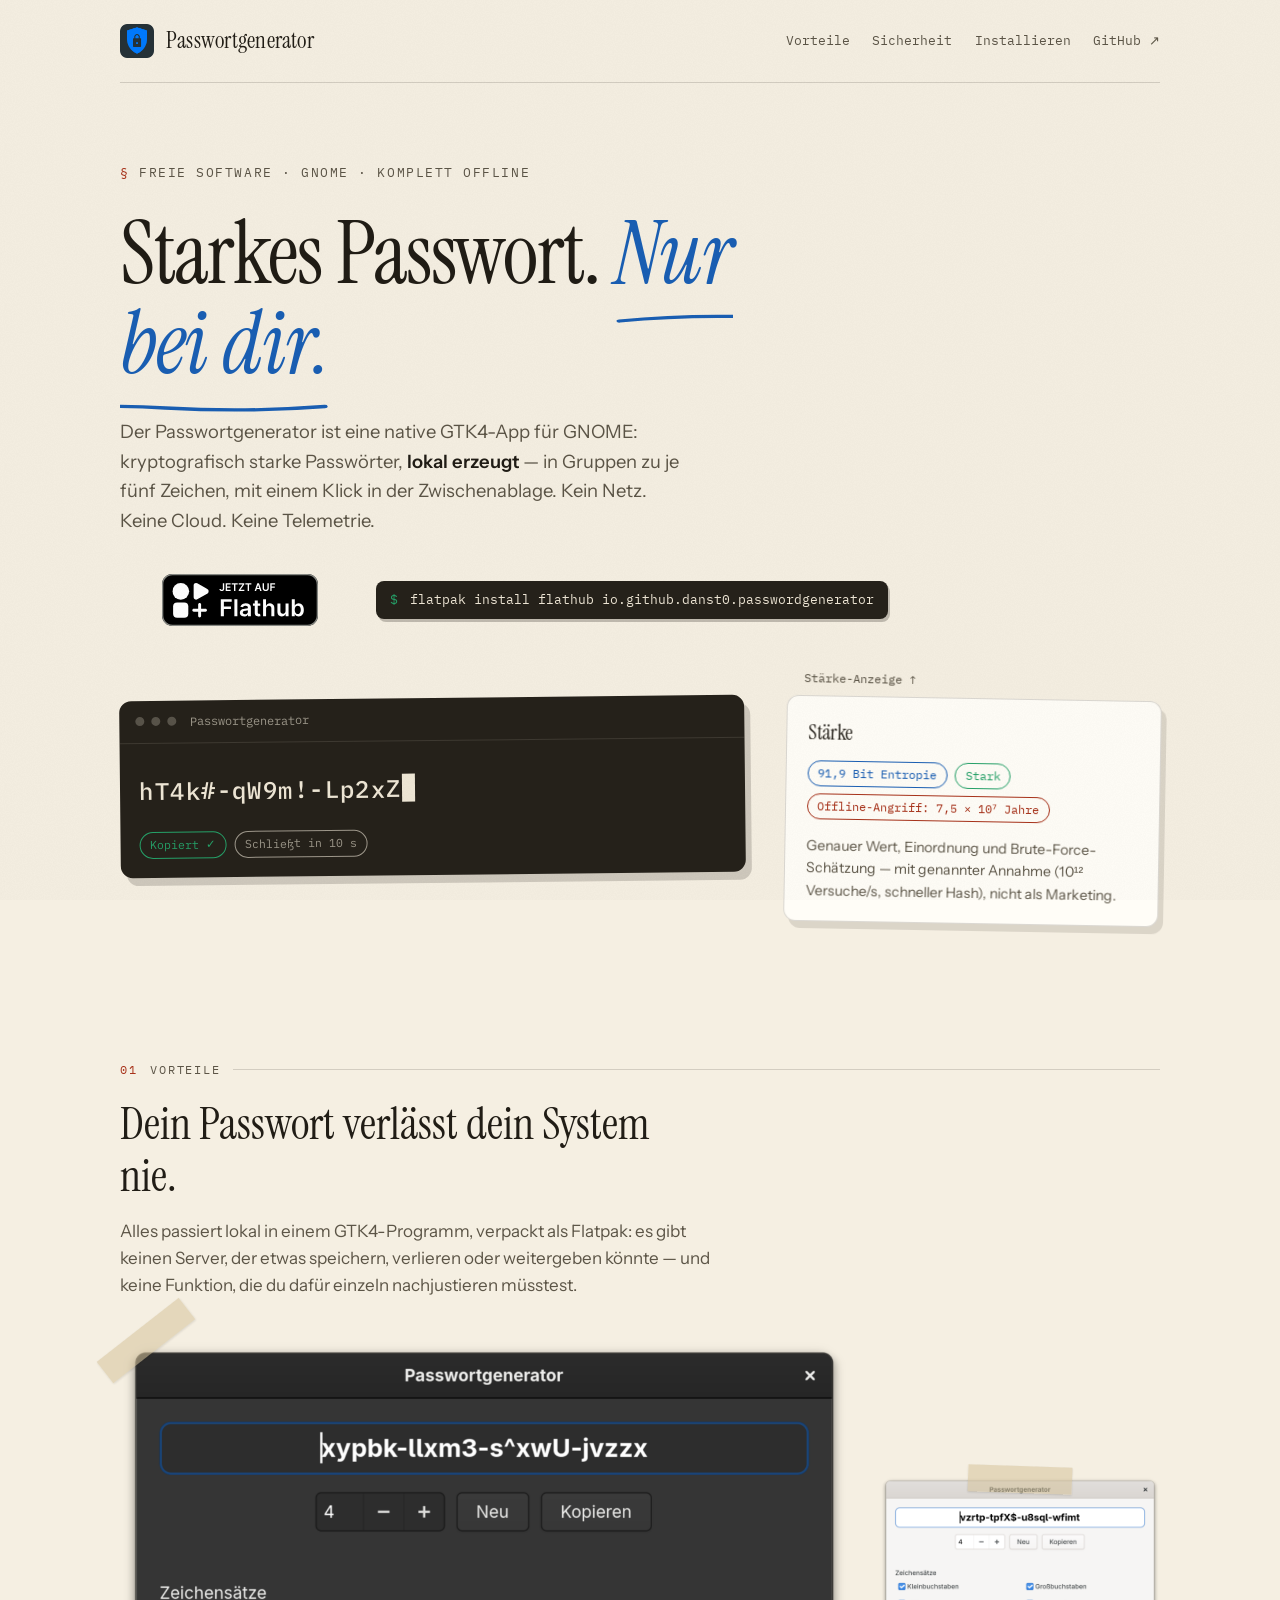
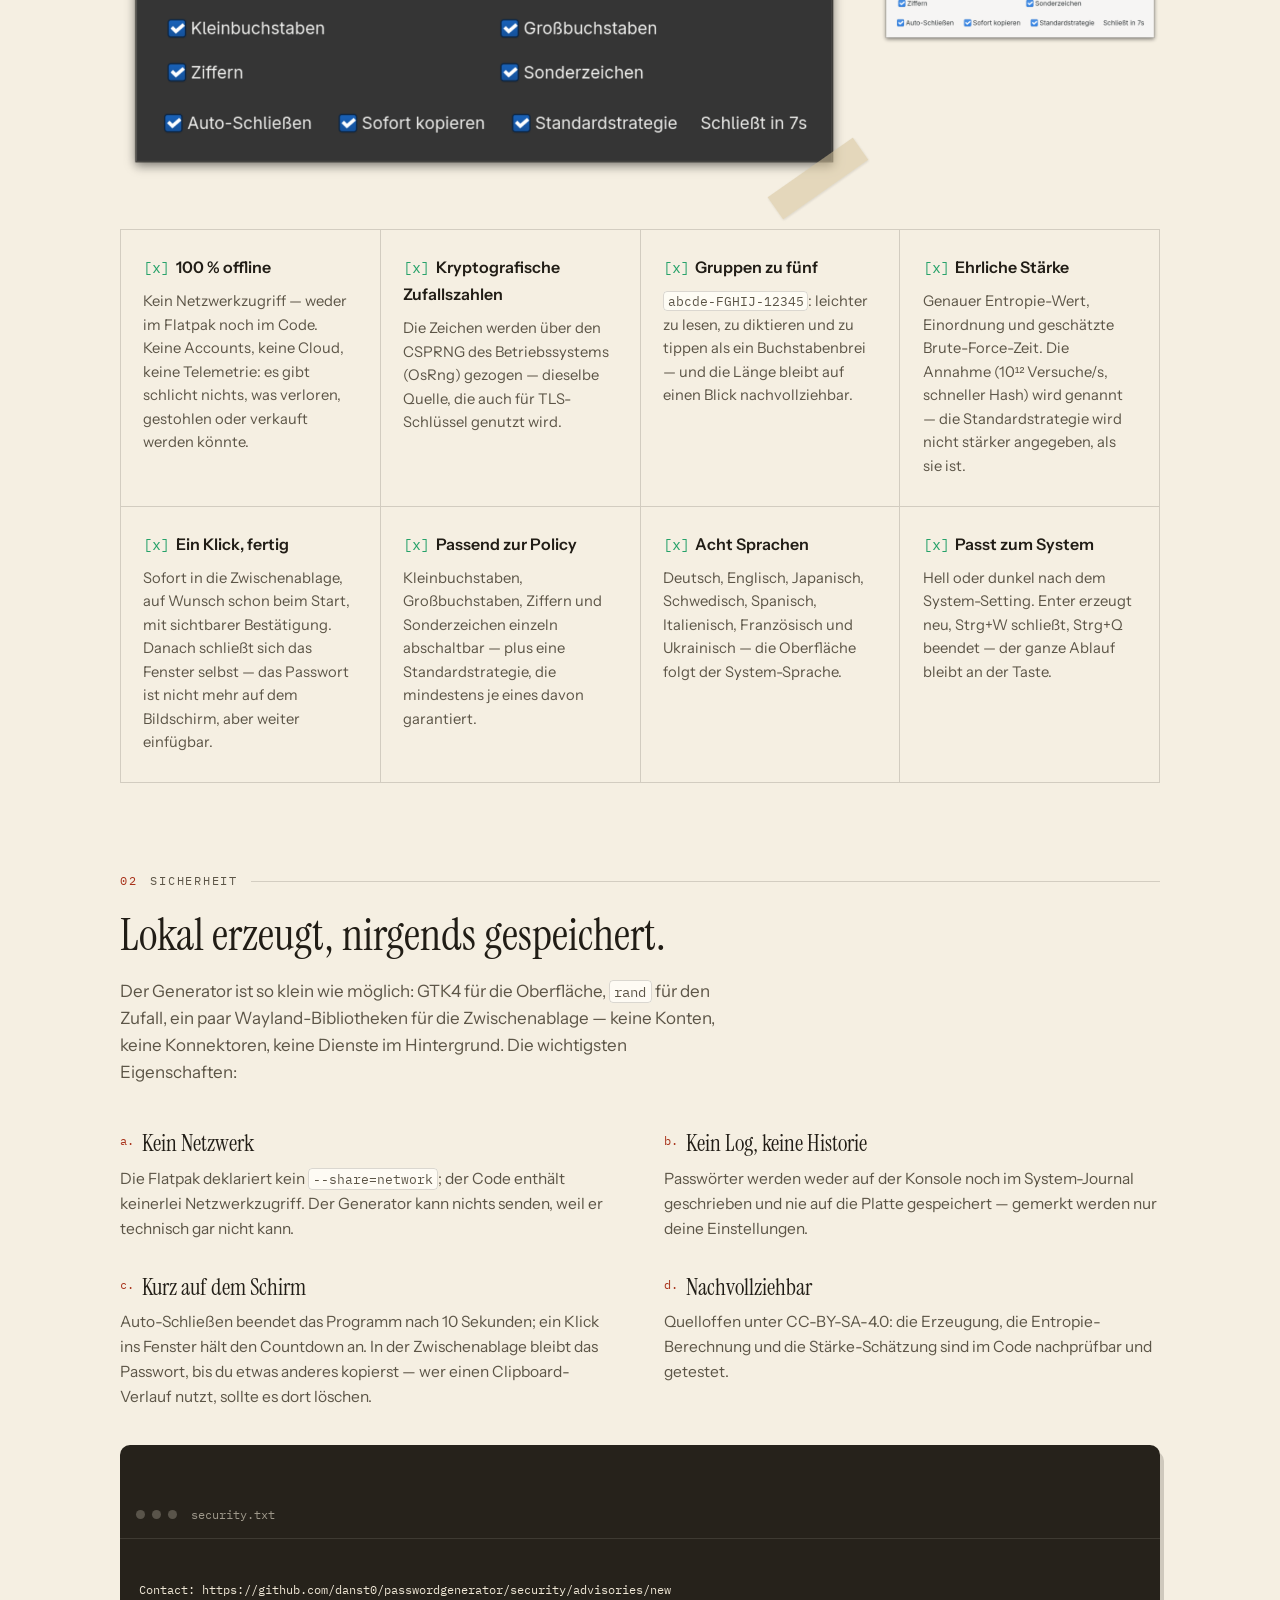
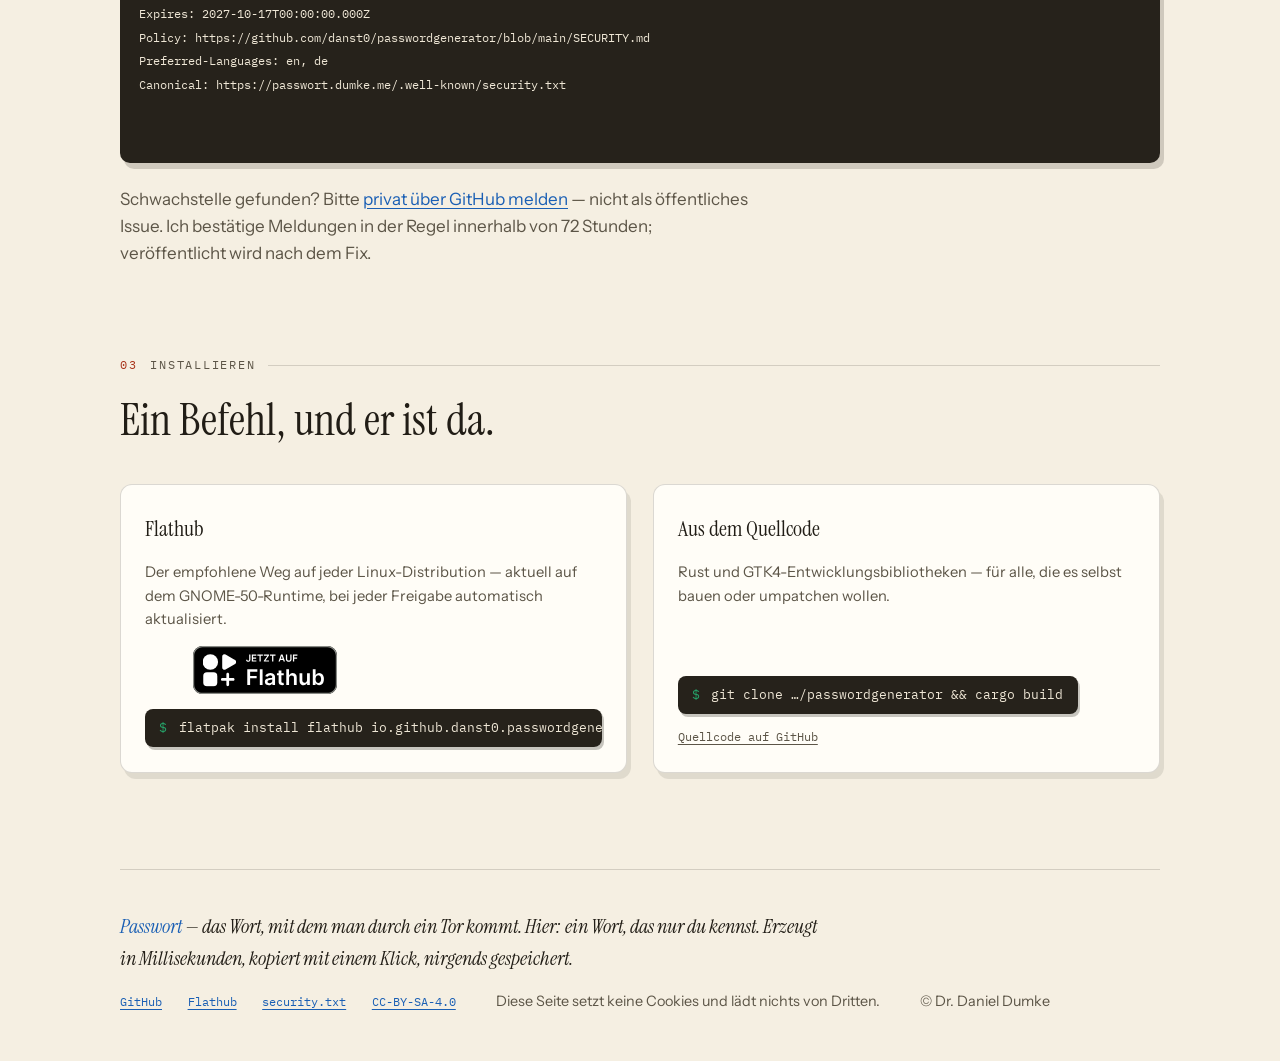
==== web/index.html @ 5da8aa28 "Add project website, security.txt and security policy - web/: static info page for passwort.dumke.me" ====
<!DOCTYPE html>
<html lang="de">
<head>
<meta charset="utf-8">
<meta name="viewport" content="width=device-width, initial-scale=1">
<title>Passwortgenerator — starke Passwörter, komplett offline</title>
<meta name="description" content="Natives GTK4-Programm für GNOME: kryptografisch starke Passwörter lokal erzeugen — ohne Netz, ohne Cloud, ohne Telemetrie. Auf Flathub, in acht Sprachen.">
<link rel="icon" type="image/png" href="assets/favicon.png">
<link rel="canonical" href="https://passwort.dumke.me/">
<meta property="og:title" content="Passwortgenerator — starke Passwörter, komplett offline">
<meta property="og:description" content="Natives GTK4-Programm für GNOME: kryptografisch starke Passwörter, lokal erzeugt. Kein Netz, keine Cloud, keine Telemetrie.">
<meta property="og:image" content="https://passwort.dumke.me/assets/dark_de.png">
<meta property="og:url" content="https://passwort.dumke.me/">
<meta property="og:type" content="website">
<meta property="og:locale" content="de_DE">
<link rel="stylesheet" href="styles.css">
</head>
<body>

<div class="wrap">
<header>
  <img src="assets/icon.png" alt="" width="34" height="34">
  <a class="brand" href="/">Passwortgenerator</a>
  <nav>
    <a href="#vorteile">Vorteile</a>
    <a href="#sicherheit">Sicherheit</a>
    <a href="#install">Installieren</a>
    <a class="gh" href="https://github.com/danst0/passwordgenerator">GitHub&nbsp;↗</a>
  </nav>
</header>

<main>

<!-- ───────────────────────── hero ───────────────────────── -->
<section class="hero">
  <p class="kicker">Freie Software · GNOME · komplett offline</p>
  <h1>Starkes Passwort. <em>Nur bei dir.</em></h1>
  <p class="lede">Der Passwortgenerator ist eine native GTK4-App für GNOME:
  kryptografisch starke Passwörter, <strong>lokal erzeugt</strong> —
  in Gruppen zu je fünf Zeichen, mit einem Klick in der Zwischenablage.
  Kein Netz. Keine Cloud. Keine Telemetrie.</p>

  <div class="cta-row">
    <a class="flathub" href="https://flathub.org/apps/io.github.danst0.passwordgenerator">
      <img src="assets/flathub-badge-de.svg" alt="Auf Flathub verfügbar" width="240" height="80">
    </a>
    <button class="cmd" data-copy="flatpak install flathub io.github.danst0.passwordgenerator">
      flatpak install flathub io.github.danst0.passwordgenerator
    </button>
  </div>

  <div class="desk">
    <figure class="app-card" aria-label="Das Fenster des Passwortgenerators mit einem frisch erzeugten Passwort">
      <div class="file-bar">
        <span class="dot"></span><span class="dot"></span><span class="dot"></span>
        <span class="name">Passwortgenerator</span>
      </div>
      <pre class="app-lines"><span class="typed-wrap"><span class="typed">hT4k#-qW9m!-Lp2xZ</span><span class="caret"></span></span></pre>
      <div class="app-chips">
        <span class="chip green">Kopiert ✓</span>
        <span class="chip dim">Schließt in 10 s</span>
      </div>
    </figure>

    <div class="strength-card" role="img" aria-label="Die Stärke-Anzeige des Passworts: 91,9 Bit Entropie, stark, Crack-Zeit 75 Millionen Jahre">
      <p class="strength-title">Stärke</p>
      <div class="chips">
        <span class="chip blue">91,9 Bit Entropie</span>
        <span class="chip green">Stark</span>
        <span class="chip red">Offline-Angriff: 7,5 × 10⁷ Jahre</span>
      </div>
      <p class="strength-note">Genauer Wert, Einordnung und Brute-Force-Schätzung — mit genannter
      Annahme (10¹² Versuche/s, schneller Hash), nicht als Marketing.</p>
    </div>
  </div>
</section>

<!-- ──────────────────────── vorteile ─────────────────────── -->
<section id="vorteile">
  <p class="sec-label"><b>01</b> Vorteile</p>
  <h2>Dein Passwort verlässt dein System nie.</h2>
  <p class="sec-intro">Alles passiert lokal in einem GTK4-Programm, verpackt als Flatpak:
  es gibt keinen Server, der etwas speichern, verlieren oder weitergeben könnte —
  und keine Funktion, die du dafür einzeln nachjustieren müsstest.</p>

  <div class="shots">
    <div class="shot reveal">
      <img src="assets/dark_de.png" alt="Das Fenster im dunklen Modus, mit Passwort, Zeichensätzen und Optionen">
    </div>
    <div class="shot shot-small reveal">
      <img src="assets/light_de.png" alt="Das Fenster im hellen Modus">
    </div>
  </div>

  <div class="features">
    <div class="feature reveal"><span class="check">[x]</span><h3>100 % offline</h3>
      <p>Kein Netzwerkzugriff — weder im Flatpak noch im Code. Keine Accounts,
      keine Cloud, keine Telemetrie: es gibt schlicht nichts, was verloren,
      gestohlen oder verkauft werden könnte.</p></div>
    <div class="feature reveal"><span class="check">[x]</span><h3>Kryptografische Zufallszahlen</h3>
      <p>Die Zeichen werden über den CSPRNG des Betriebssystems (OsRng) gezogen —
      dieselbe Quelle, die auch für TLS-Schlüssel genutzt wird.</p></div>
    <div class="feature reveal"><span class="check">[x]</span><h3>Gruppen zu fünf</h3>
      <p><code>abcde-FGHIJ-12345</code>: leichter zu lesen, zu diktieren und
      zu tippen als ein Buchstabenbrei — und die Länge bleibt auf einen Blick nachvollziehbar.</p></div>
    <div class="feature reveal"><span class="check">[x]</span><h3>Ehrliche Stärke</h3>
      <p>Genauer Entropie-Wert, Einordnung und geschätzte Brute-Force-Zeit.
      Die Annahme (10¹² Versuche/s, schneller Hash) wird genannt — die
      Standardstrategie wird nicht stärker angegeben, als sie ist.</p></div>
    <div class="feature reveal"><span class="check">[x]</span><h3>Ein Klick, fertig</h3>
      <p>Sofort in die Zwischenablage, auf Wunsch schon beim Start, mit
      sichtbarer Bestätigung. Danach schließt sich das Fenster selbst —
      das Passwort ist nicht mehr auf dem Bildschirm, aber weiter einfügbar.</p></div>
    <div class="feature reveal"><span class="check">[x]</span><h3>Passend zur Policy</h3>
      <p>Kleinbuchstaben, Großbuchstaben, Ziffern und Sonderzeichen einzeln
      abschaltbar — plus eine Standardstrategie, die mindestens je eines
      davon garantiert.</p></div>
    <div class="feature reveal"><span class="check">[x]</span><h3>Acht Sprachen</h3>
      <p>Deutsch, Englisch, Japanisch, Schwedisch, Spanisch, Italienisch,
      Französisch und Ukrainisch — die Oberfläche folgt der System-Sprache.</p></div>
    <div class="feature reveal"><span class="check">[x]</span><h3>Passt zum System</h3>
      <p>Hell oder dunkel nach dem System-Setting. Enter erzeugt neu,
      Strg+W schließt, Strg+Q beendet — der ganze Ablauf bleibt an der Taste.</p></div>
  </div>
</section>

<!-- ──────────────────────── sicherheit ───────────────────── -->
<section id="sicherheit">
  <p class="sec-label"><b>02</b> Sicherheit</p>
  <h2>Lokal erzeugt, nirgends gespeichert.</h2>
  <p class="sec-intro">Der Generator ist so klein wie möglich: GTK4 für die Oberfläche,
  <code>rand</code> für den Zufall, ein paar Wayland-Bibliotheken für die
  Zwischenablage — keine Konten, keine Konnektoren, keine Dienste im
  Hintergrund. Die wichtigsten Eigenschaften:</p>

  <div class="sec-grid">
    <div class="sec-item reveal">
      <h3><span class="no">a.</span>Kein Netzwerk</h3>
      <p>Die Flatpak deklariert kein <code>--share=network</code>; der Code
      enthält keinerlei Netzwerkzugriff. Der Generator kann nichts senden,
      weil er technisch gar nicht kann.</p>
    </div>
    <div class="sec-item reveal">
      <h3><span class="no">b.</span>Kein Log, keine Historie</h3>
      <p>Passwörter werden weder auf der Konsole noch im System-Journal
      geschrieben und nie auf die Platte gespeichert — gemerkt werden
      nur deine Einstellungen.</p>
    </div>
    <div class="sec-item reveal">
      <h3><span class="no">c.</span>Kurz auf dem Schirm</h3>
      <p>Auto-Schließen beendet das Programm nach 10 Sekunden; ein
      Klick ins Fenster hält den Countdown an. In der Zwischenablage
      bleibt das Passwort, bis du etwas anderes kopierst — wer einen
      Clipboard-Verlauf nutzt, sollte es dort löschen.</p>
    </div>
    <div class="sec-item reveal">
      <h3><span class="no">d.</span>Nachvollziehbar</h3>
      <p>Quelloffen unter CC-BY-SA-4.0: die Erzeugung, die Entropie-Berechnung
      und die Stärke-Schätzung sind im Code nachprüfbar und getestet.</p>
    </div>
  </div>

  <div class="terminal reveal" aria-label="security.txt: wie man Schwachstellen meldet">
    <div class="file-bar">
      <span class="dot"></span><span class="dot"></span><span class="dot"></span>
      <span class="name">security.txt</span>
    </div>
<pre>
Contact: https://github.com/danst0/passwordgenerator/security/advisories/new
Expires: 2027-10-17T00:00:00.000Z
Policy: https://github.com/danst0/passwordgenerator/blob/main/SECURITY.md
Preferred-Languages: en, de
Canonical: https://passwort.dumke.me/.well-known/security.txt
</pre>
  </div>
  <p class="sec-report">Schwachstelle gefunden? Bitte <a href="https://github.com/danst0/passwordgenerator/security/advisories/new">privat über GitHub melden</a> —
  nicht als öffentliches Issue. Ich bestätige Meldungen in der Regel innerhalb
  von 72 Stunden; veröffentlicht wird nach dem Fix.</p>
</section>

<!-- ──────────────────────── install ──────────────────────── -->
<section id="install">
  <p class="sec-label"><b>03</b> Installieren</p>
  <h2>Ein Befehl, und er ist da.</h2>

  <div class="install-grid">
    <div class="install-card reveal">
      <h3>Flathub</h3>
      <p>Der empfohlene Weg auf jeder Linux-Distribution — aktuell auf
      dem GNOME-50-Runtime, bei jeder Freigabe automatisch aktualisiert.</p>
      <a class="flathub" href="https://flathub.org/apps/io.github.danst0.passwordgenerator">
        <img src="assets/flathub-badge-de.svg" alt="Auf Flathub verfügbar" width="240" height="80">
      </a>
      <button class="cmd" data-copy="flatpak install flathub io.github.danst0.passwordgenerator">flatpak install flathub io.github.danst0.passwordgenerator</button>
    </div>

    <div class="install-card reveal">
      <h3>Aus dem Quellcode</h3>
      <p>Rust und GTK4-Entwicklungsbibliotheken — für alle, die es selbst
      bauen oder umpatchen wollen.</p>
      <button class="cmd" data-copy="git clone https://github.com/danst0/passwordgenerator &amp;&amp; cd passwordgenerator &amp;&amp; cargo build">git clone …/passwordgenerator &amp;&amp; cargo build</button>
      <span class="alt"><a href="https://github.com/danst0/passwordgenerator">Quellcode auf GitHub</a></span>
    </div>
  </div>
</section>

</main>

<footer>
  <p class="meaning"><b>Passwort</b> — das Wort, mit dem man durch ein Tor
  kommt. Hier: ein Wort, das nur du kennst. Erzeugt in Millisekunden,
  kopiert mit einem Klick, nirgends gespeichert.</p>
  <nav>
    <a href="https://github.com/danst0/passwordgenerator">GitHub</a>
    <a href="https://flathub.org/apps/io.github.danst0.passwordgenerator">Flathub</a>
    <a href="/.well-known/security.txt">security.txt</a>
    <a href="https://github.com/danst0/passwordgenerator/blob/main/LICENSE">CC-BY-SA-4.0</a>
  </nav>
  <p>Diese Seite setzt keine Cookies und lädt nichts von Dritten.</p>
  <p>© Dr. Daniel Dumke</p>
</footer>
</div>

<script src="site.js"></script>
</body>
</html>
---- web/styles.css ----
/* ───────────────────────────────────────────────────────────────
   Passwortgenerator — Info-Seite
   Ästhetik wie Reinschrift: Tinte auf Papier. Cremefarben,
   gesetzte Typo, Kugelschreiber-blau, roter Bleistift für die
   Crack-Zeit, ein ordentlicher grüner Haken.
   ─────────────────────────────────────────────────────────────── */

/* Schriften lokal ausgeliefert (SIL Open Font License), keine
   Anfragen an Dritte. Latin-Subset von Google Fonts. */
@font-face {
  font-family: "IBM Plex Mono";
  font-style: normal;
  font-weight: 400;
  font-display: swap;
  src: url("assets/fonts/ibm-plex-mono-400.woff2") format("woff2");
}
@font-face {
  font-family: "IBM Plex Mono";
  font-style: normal;
  font-weight: 500;
  font-display: swap;
  src: url("assets/fonts/ibm-plex-mono-500.woff2") format("woff2");
}
@font-face {
  font-family: "Instrument Sans";
  font-style: normal;
  font-weight: 400 600;
  font-display: swap;
  src: url("assets/fonts/instrument-sans.woff2") format("woff2");
}
@font-face {
  font-family: "Instrument Serif";
  font-style: normal;
  font-weight: 400;
  font-display: swap;
  src: url("assets/fonts/instrument-serif.woff2") format("woff2");
}
@font-face {
  font-family: "Instrument Serif";
  font-style: italic;
  font-weight: 400;
  font-display: swap;
  src: url("assets/fonts/instrument-serif-italic.woff2") format("woff2");
}

:root {
  --paper: #f5efe2;
  --paper-deep: #ede5d3;
  --ink: #211d16;
  --ink-soft: #5c5547;
  --blue: #1a5fb4;
  --blue-soft: #99c1f1;
  --red: #a8321a;
  --green: #26a269;
  --teal: #1f7a72;
  --dark: #26221b;
  --dark-ink: #efe7d6;
  --rule: rgba(33, 29, 22, 0.16);
  --serif: "Instrument Serif", Georgia, serif;
  --sans: "Instrument Sans", "Cantarell", sans-serif;
  --mono: "IBM Plex Mono", "Liberation Mono", monospace;
}

* { box-sizing: border-box; margin: 0; padding: 0; }

html { scroll-behavior: smooth; }

body {
  background: var(--paper);
  color: var(--ink);
  font-family: var(--sans);
  font-size: 1.0625rem;
  line-height: 1.6;
  overflow-x: hidden;
}

/* paper grain over everything */
body::before {
  content: "";
  position: fixed;
  inset: 0;
  pointer-events: none;
  z-index: 2000;
  opacity: 0.5;
  background-image: url("data:image/svg+xml,%3Csvg xmlns='http://www.w3.org/2000/svg' width='160' height='160'%3E%3Cfilter id='n'%3E%3CfeTurbulence type='fractalNoise' baseFrequency='0.9' numOctaves='2'/%3E%3CfeColorMatrix values='0 0 0 0 0  0 0 0 0 0  0 0 0 0 0  0 0 0 0.05 0'/%3E%3C/filter%3E%3Crect width='160' height='160' filter='url(%23n)'/%3E%3C/svg%3E");
}

::selection { background: var(--blue-soft); color: var(--ink); }

a { color: var(--blue); text-decoration-thickness: 1px; text-underline-offset: 3px; }
a:hover { color: var(--red); }

code {
  font-family: var(--mono);
  font-size: 0.85em;
  background: rgba(255, 253, 247, 0.9);
  border: 1px solid var(--rule);
  border-radius: 4px;
  padding: 0.05em 0.3em;
}

.wrap { max-width: 68rem; margin: 0 auto; padding: 0 1.5rem; }

/* ── header ───────────────────────────────────────────────────── */

header {
  display: flex;
  align-items: center;
  gap: 0.75rem;
  padding: 1.4rem 0;
  border-bottom: 1px solid var(--rule);
}

header img { width: 34px; height: 34px; }

header .brand {
  font-family: var(--serif);
  font-size: 1.45rem;
  letter-spacing: 0.01em;
  color: var(--ink);
  text-decoration: none;
}
header .brand:hover { color: var(--ink); }

header nav {
  margin-left: auto;
  display: flex;
  gap: 1.4rem;
  align-items: center;
  font-family: var(--mono);
  font-size: 0.8rem;
}
header nav a { color: var(--ink-soft); text-decoration: none; white-space: nowrap; }
header nav a:hover { color: var(--blue); }

/* ── hero ─────────────────────────────────────────────────────── */

.hero { padding: 5rem 0 4rem; position: relative; }

.kicker {
  font-family: var(--mono);
  font-size: 0.8rem;
  letter-spacing: 0.12em;
  text-transform: uppercase;
  color: var(--ink-soft);
  margin-bottom: 1.6rem;
}
.kicker::before { content: "§ "; color: var(--red); }

h1 {
  font-family: var(--serif);
  font-weight: 400;
  font-size: clamp(2.9rem, 7.5vw, 5.4rem);
  line-height: 1.04;
  letter-spacing: -0.015em;
  max-width: 16ch;
}
h1 em {
  font-style: italic;
  color: var(--blue);
  /* hand-drawn underline under the em */
  background: url("data:image/svg+xml,%3Csvg xmlns='http://www.w3.org/2000/svg' viewBox='0 0 120 8' preserveAspectRatio='none'%3E%3Cpath d='M2 6 Q 30 1 60 4 T 118 3' fill='none' stroke='%231a5fb4' stroke-width='2.2' stroke-linecap='round'/%3E%3C/svg%3E") no-repeat bottom / 100% 0.14em;
  padding-bottom: 0.16em;
}

.hero .lede {
  margin-top: 1.8rem;
  max-width: 36rem;
  font-size: 1.15rem;
  color: var(--ink-soft);
}
.hero .lede strong { color: var(--ink); font-weight: 600; }

.cta-row {
  margin-top: 2.4rem;
  display: flex;
  flex-wrap: wrap;
  align-items: center;
  gap: 1rem;
}
.cta-row .flathub img { height: 52px; display: block; }

.cmd {
  font-family: var(--mono);
  font-size: 0.82rem;
  background: var(--dark);
  color: var(--dark-ink);
  border-radius: 8px;
  padding: 0.65rem 0.9rem;
  display: inline-flex;
  align-items: center;
  gap: 0.7rem;
  border: none;
  cursor: pointer;
  box-shadow: 2px 3px 0 rgba(33, 29, 22, 0.25);
  transition: transform 0.12s ease, box-shadow 0.12s ease;
  max-width: 100%;
}
.cmd:hover { transform: translate(-1px, -1px); box-shadow: 3px 4px 0 rgba(33, 29, 22, 0.3); }
.cmd::before { content: "$"; color: var(--green); }
.cmd .copied { color: var(--green); font-size: 0.72rem; }
.cmd { white-space: nowrap; overflow-x: auto; }

/* ── das Fenster und die Stärke-Karte ─────────────────────────── */

.desk {
  margin-top: 4.5rem;
  display: grid;
  grid-template-columns: minmax(0, 1.25fr) minmax(0, 0.75fr);
  gap: 2.5rem;
  align-items: start;
}

.app-card {
  background: var(--dark);
  color: var(--dark-ink);
  border-radius: 12px;
  box-shadow: 6px 8px 0 rgba(33, 29, 22, 0.18);
  transform: rotate(-0.6deg);
  overflow: hidden;
}
.file-bar {
  display: flex;
  align-items: center;
  gap: 0.45rem;
  font-family: var(--mono);
  font-size: 0.75rem;
  color: rgba(239, 231, 214, 0.6);
  padding: 0.7rem 1rem;
  border-bottom: 1px solid rgba(239, 231, 214, 0.12);
}
.file-bar .dot { width: 9px; height: 9px; border-radius: 50%; background: rgba(239, 231, 214, 0.25); }
.file-bar .name { margin-left: 0.4rem; }

.app-lines {
  font-family: var(--mono);
  font-size: clamp(0.9rem, 2.6vw, 1.5rem);
  font-weight: 500;
  letter-spacing: 0.06em;
  line-height: 2.1;
  padding: 1.4rem 1.2rem 1rem;
  white-space: pre;
  overflow-x: auto;
}
.app-chips {
  display: flex;
  flex-wrap: wrap;
  gap: 0.45rem;
  padding: 0 1.2rem 1.2rem;
}

.typed-wrap { display: inline-flex; align-items: baseline; }
.typed {
  display: inline-block;
  overflow: hidden;
  white-space: pre;
  max-width: 0;
  animation: type 2.2s steps(19, end) 0.9s forwards;
}
.caret {
  display: inline-block;
  width: 0.55em;
  height: 1.15em;
  transform: translateY(0.18em);
  background: var(--dark-ink);
  animation: blink 0.9s steps(1) infinite;
}
@keyframes type { to { max-width: 20ch; } }
@keyframes blink { 50% { opacity: 0; } }

/* die Stärke-Karte rückt rein, wenn das Passwort "geschrieben" ist */
.strength-card {
  background: #fffdf7;
  border: 1px solid var(--rule);
  border-radius: 12px;
  padding: 1.2rem 1.3rem;
  box-shadow: 5px 7px 0 rgba(33, 29, 22, 0.12);
  transform: rotate(1deg) translateY(14px);
  opacity: 0;
  animation: appear 0.55s cubic-bezier(0.2, 0.8, 0.3, 1.1) 3.6s forwards;
  position: relative;
}
.strength-card::before {
  content: "Stärke-Anzeige ↑";
  position: absolute;
  top: -1.7rem;
  left: 1rem;
  font-family: var(--mono);
  font-size: 0.72rem;
  color: var(--ink-soft);
}
@keyframes appear { to { opacity: 1; transform: rotate(1deg) translateY(0); } }

.strength-title {
  font-family: var(--serif);
  font-size: 1.3rem;
  margin-bottom: 0.7rem;
}
.chips { display: flex; flex-wrap: wrap; gap: 0.45rem; }
.chip {
  font-family: var(--mono);
  font-size: 0.72rem;
  padding: 0.18rem 0.6rem;
  border-radius: 999px;
  border: 1px solid currentColor;
}
.chip.blue { color: var(--blue); }
.chip.green { color: var(--green); }
.chip.red { color: var(--red); }
.chip.dim { color: rgba(239, 231, 214, 0.6); }

.strength-note {
  margin-top: 0.9rem;
  font-size: 0.88rem;
  color: var(--ink-soft);
}

/* ── section scaffolding ──────────────────────────────────────── */

section { padding: 4.5rem 0 1rem; }

.sec-label {
  font-family: var(--mono);
  font-size: 0.78rem;
  letter-spacing: 0.14em;
  text-transform: uppercase;
  color: var(--ink-soft);
  display: flex;
  align-items: center;
  gap: 0.8rem;
  margin-bottom: 1.2rem;
}
.sec-label::after { content: ""; height: 1px; background: var(--rule); flex: 1; }
.sec-label b { color: var(--red); font-weight: 400; }

h2 {
  font-family: var(--serif);
  font-weight: 400;
  font-size: clamp(1.9rem, 4vw, 2.8rem);
  line-height: 1.15;
  max-width: 26ch;
  margin-bottom: 1rem;
}

.sec-intro { color: var(--ink-soft); max-width: 38rem; }

/* ── screenshots ──────────────────────────────────────────────── */

.shots {
  margin: 2.5rem 0 3rem;
  display: grid;
  grid-template-columns: minmax(0, 2.6fr) minmax(0, 1fr);
  gap: 2rem;
  align-items: center;
}

.shot {
  position: relative;
  transform: rotate(-1.1deg);
}
/* screenshots carry the native window shadow and rounded corners */
.shot img {
  width: 100%;
  display: block;
}
/* tape strips */
.shot::before, .shot::after {
  content: "";
  position: absolute;
  width: 6.5rem; height: 1.7rem;
  background: rgba(214, 196, 156, 0.55);
  box-shadow: 0 1px 2px rgba(33, 29, 22, 0.12);
  z-index: 2;
}
.shot::before { top: -0.8rem; left: -1.6rem; transform: rotate(-38deg); }
.shot::after { bottom: -0.7rem; right: -1.4rem; transform: rotate(-35deg); }

.shot-small { transform: rotate(1.6deg); }
.shot-small::after { display: none; }
.shot-small::before { top: -0.6rem; left: 50%; margin-left: -3.25rem; transform: rotate(2deg); }

/* ── features ─────────────────────────────────────────────────── */

.features {
  display: grid;
  grid-template-columns: repeat(auto-fit, minmax(15rem, 1fr));
  gap: 0;
  border-top: 1px solid var(--rule);
  border-left: 1px solid var(--rule);
}
.feature {
  border-right: 1px solid var(--rule);
  border-bottom: 1px solid var(--rule);
  padding: 1.5rem 1.4rem 1.7rem;
  position: relative;
  transition: background 0.2s ease;
}
.feature:hover { background: rgba(255, 253, 247, 0.85); }
.feature .check {
  font-family: var(--mono);
  color: var(--green);
  font-size: 0.95rem;
}
.feature h3 {
  display: inline;
  font-family: var(--sans);
  font-weight: 600;
  font-size: 1rem;
  margin-left: 0.35rem;
}
.feature p { margin-top: 0.55rem; color: var(--ink-soft); font-size: 0.92rem; }

/* ── sicherheit ───────────────────────────────────────────────── */

.sec-grid {
  margin-top: 2.4rem;
  display: grid;
  grid-template-columns: minmax(0, 1fr) minmax(0, 1fr);
  gap: 1.7rem 3rem;
}
.sec-item h3 {
  font-family: var(--serif);
  font-weight: 400;
  font-size: 1.45rem;
  margin-bottom: 0.3rem;
}
.sec-item h3 .no {
  font-family: var(--mono);
  font-size: 0.75rem;
  color: var(--red);
  vertical-align: 0.5em;
  margin-right: 0.5rem;
}
.sec-item p { color: var(--ink-soft); font-size: 0.97rem; }

.terminal {
  background: var(--dark);
  color: var(--dark-ink);
  border-radius: 10px;
  font-family: var(--mono);
  font-size: 0.78rem;
  line-height: 1.9;
  padding: 0;
  margin-top: 2.2rem;
  white-space: pre;
  overflow-x: auto;
  box-shadow: 4px 6px 0 rgba(33, 29, 22, 0.18);
  transform: rotate(0.5deg);
}
.terminal .file-bar { border-radius: 10px 10px 0 0; }
.terminal pre {
  padding: 1rem 1.2rem 1.2rem;
  font-family: inherit;
  font-size: inherit;
  line-height: inherit;
  overflow-x: auto;
}

.sec-report {
  margin-top: 1.4rem;
  color: var(--ink-soft);
  max-width: 40rem;
}

/* ── install ──────────────────────────────────────────────────── */

.install-grid {
  margin-top: 2.4rem;
  display: grid;
  grid-template-columns: repeat(auto-fit, minmax(17rem, 1fr));
  gap: 1.6rem;
}
.install-card {
  background: #fffdf7;
  border: 1px solid var(--rule);
  border-radius: 12px;
  padding: 1.6rem 1.5rem;
  box-shadow: 4px 6px 0 rgba(33, 29, 22, 0.1);
  display: flex;
  flex-direction: column;
  gap: 0.9rem;
}
.install-card:nth-child(2) { transform: rotate(0.4deg); }
.install-card:nth-child(1) { transform: rotate(-0.4deg); }
.install-card h3 { font-family: var(--serif); font-weight: 400; font-size: 1.4rem; }
.install-card p { color: var(--ink-soft); font-size: 0.92rem; flex: 1; }
.install-card .cmd { align-self: flex-start; }
.install-card .flathub img { height: 48px; display: block; }
.install-card .alt { font-family: var(--mono); font-size: 0.72rem; color: var(--ink-soft); }
.install-card .alt a { color: inherit; }

/* ── footer ───────────────────────────────────────────────────── */

footer {
  margin-top: 5rem;
  border-top: 1px solid var(--rule);
  padding: 2.5rem 0 3rem;
  display: flex;
  flex-wrap: wrap;
  gap: 1rem 2.5rem;
  align-items: baseline;
  font-size: 0.9rem;
  color: var(--ink-soft);
}
footer .meaning {
  width: 100%;
  font-family: var(--serif);
  font-style: italic;
  font-size: 1.25rem;
  color: var(--ink);
  max-width: 44rem;
}
footer .meaning b { color: var(--blue); font-weight: 400; }
footer nav { display: flex; flex-wrap: wrap; gap: 1.6rem; font-family: var(--mono); font-size: 0.78rem; }

/* ── reveal on scroll ─────────────────────────────────────────── */

/* hidden only when JS is present (body.js), so content never disappears without it */
.js .reveal { opacity: 0; transform: translateY(18px); transition: opacity 0.6s ease, transform 0.6s ease; }
.js .reveal.in { opacity: 1; transform: none; }

@media (prefers-reduced-motion: reduce) {
  html { scroll-behavior: auto; }
  .typed { animation-duration: 0.01s; animation-delay: 0s; }
  .strength-card { animation-duration: 0.01s; animation-delay: 0.2s; }
  .caret { animation: none; }
  .reveal { opacity: 1; transform: none; transition: none; }
}

/* ── responsive ───────────────────────────────────────────────── */

@media (max-width: 52rem) {
  .desk { grid-template-columns: 1fr; }
  .strength-card { transform: rotate(0deg); max-width: 26rem; }
  .shots { grid-template-columns: 1fr; }
  .shot-small { width: 70%; max-width: 19rem; justify-self: center; }
  .sec-grid { grid-template-columns: 1fr; }
  header nav a.gh { display: none; }
  header nav { gap: 0.9rem; }
  .hero { padding-top: 3.2rem; }
}

@media (max-width: 30rem) {
  header nav a[href="#vorteile"], header nav a[href="#sicherheit"] { display: none; }
}
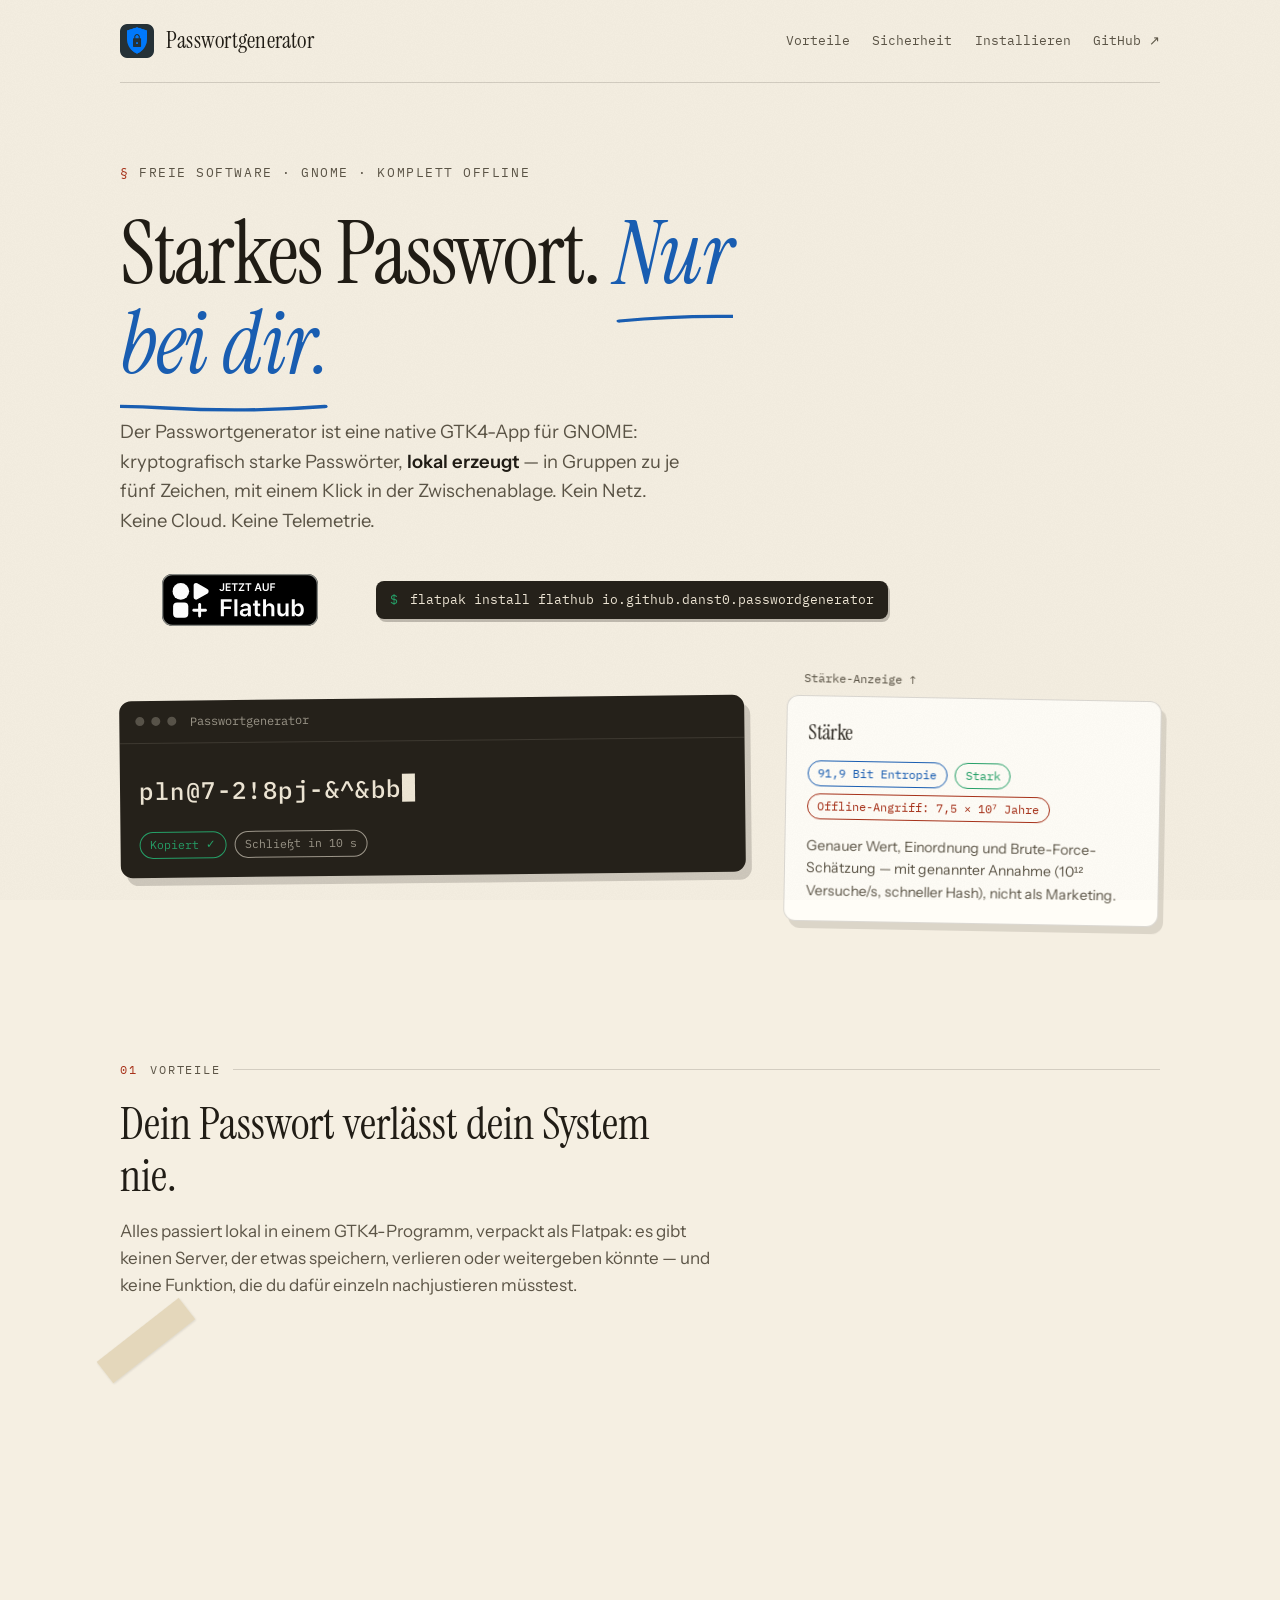
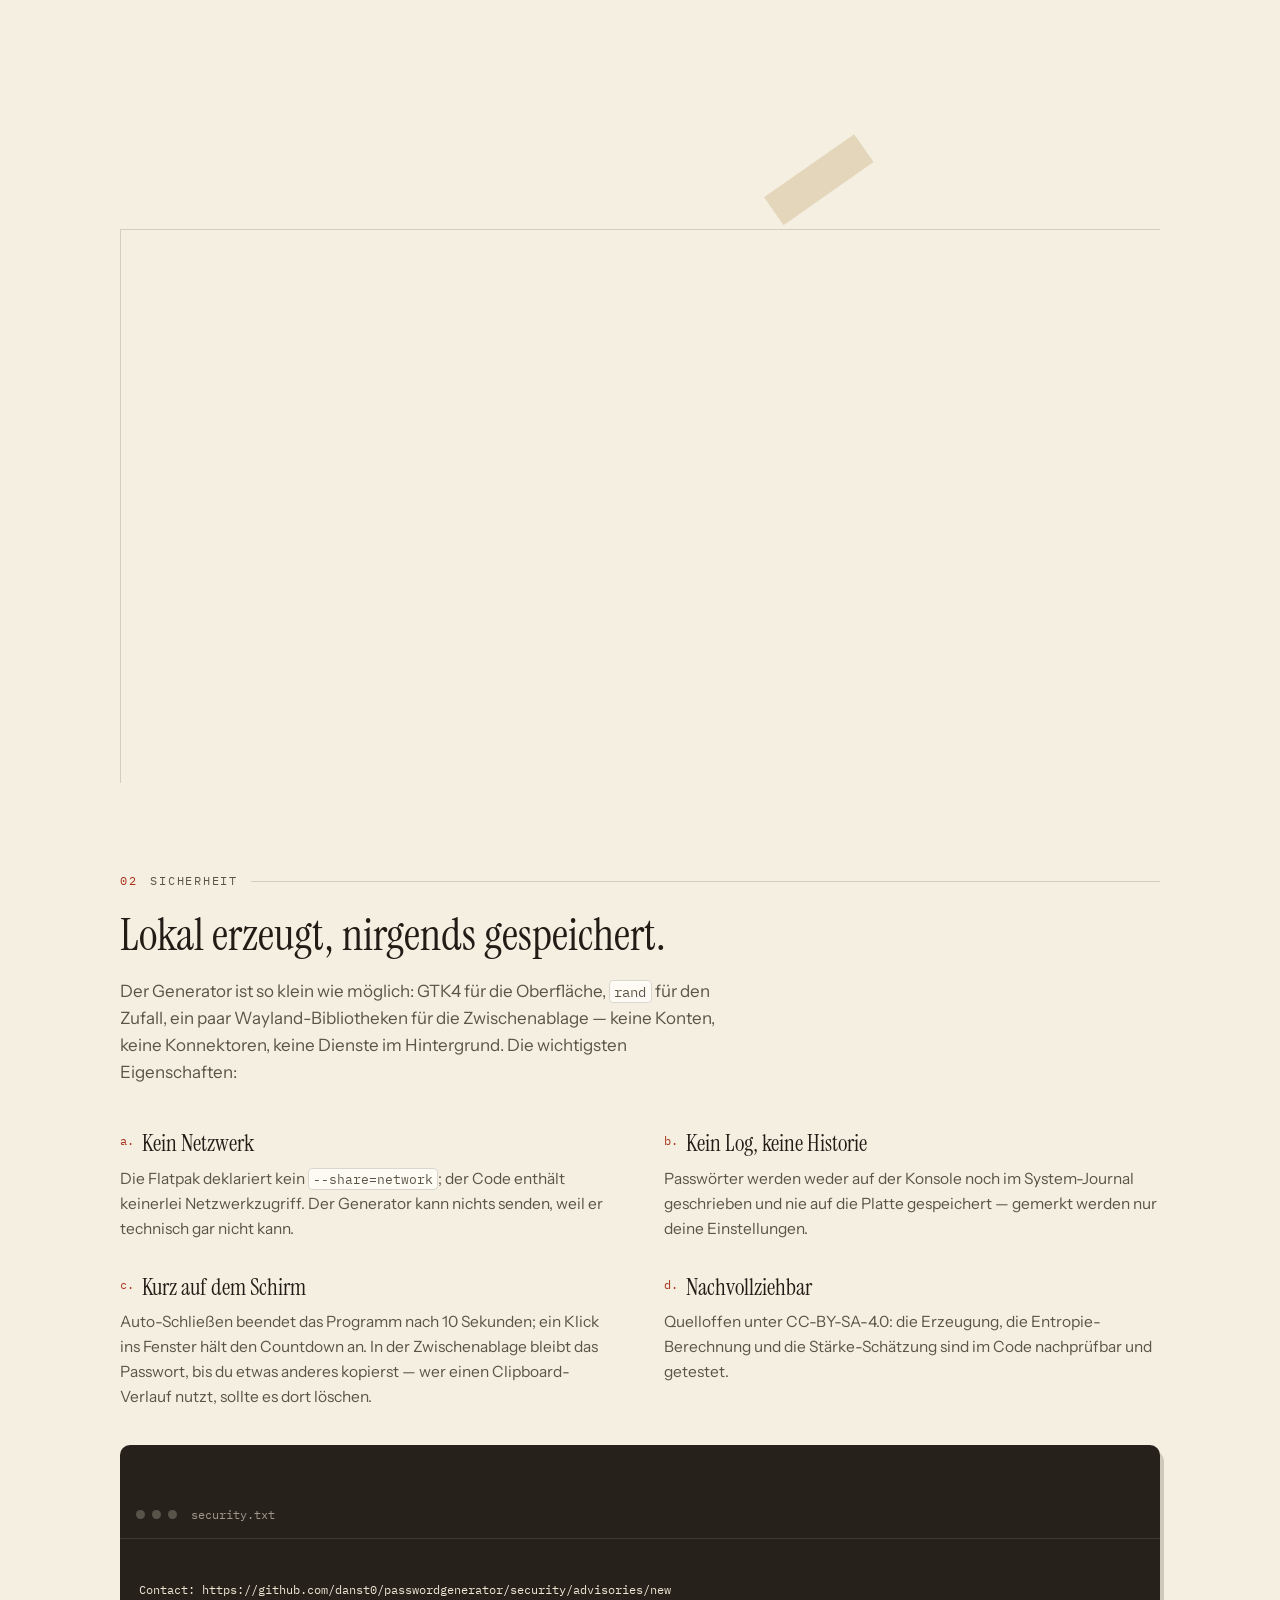
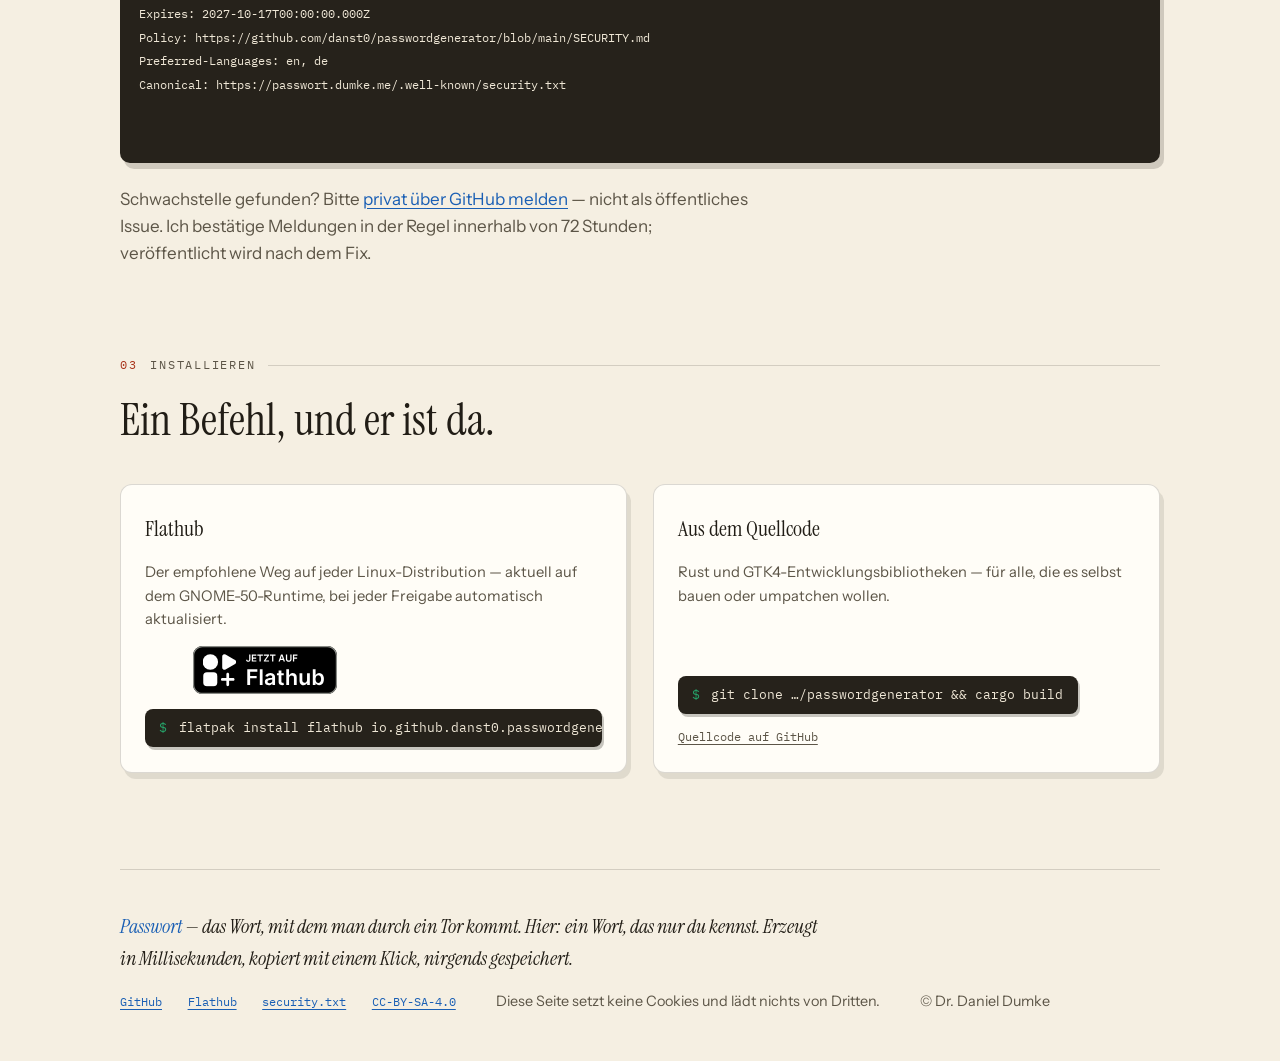
==== commit 5f7556d0: "Link the website and add a copy easter egg to it - README, AppStream homepage URL and GitHub repo ho" ====
--- a/web/index.html
+++ b/web/index.html
@@ -57,7 +57,7 @@
       </div>
       <pre class="app-lines"><span class="typed-wrap"><span class="typed">hT4k#-qW9m!-Lp2xZ</span><span class="caret"></span></span></pre>
       <div class="app-chips">
-        <span class="chip green">Kopiert ✓</span>
+        <button type="button" class="chip green egg" aria-label="Gezeigtes Passwort kopieren">Kopiert ✓</button>
         <span class="chip dim">Schließt in 10 s</span>
       </div>
     </figure>
--- a/web/styles.css
+++ b/web/styles.css
@@ -309,6 +309,14 @@
 .chip.red { color: var(--red); }
 .chip.dim { color: rgba(239, 231, 214, 0.6); }
 
+/* Easter egg: der „Kopiert“-Chip kopiert wirklich */
+button.chip {
+  background: none;
+  line-height: inherit;
+  cursor: pointer;
+}
+button.chip:hover { background: rgba(38, 162, 105, 0.12); }
+
 .strength-note {
   margin-top: 0.9rem;
   font-size: 0.88rem;
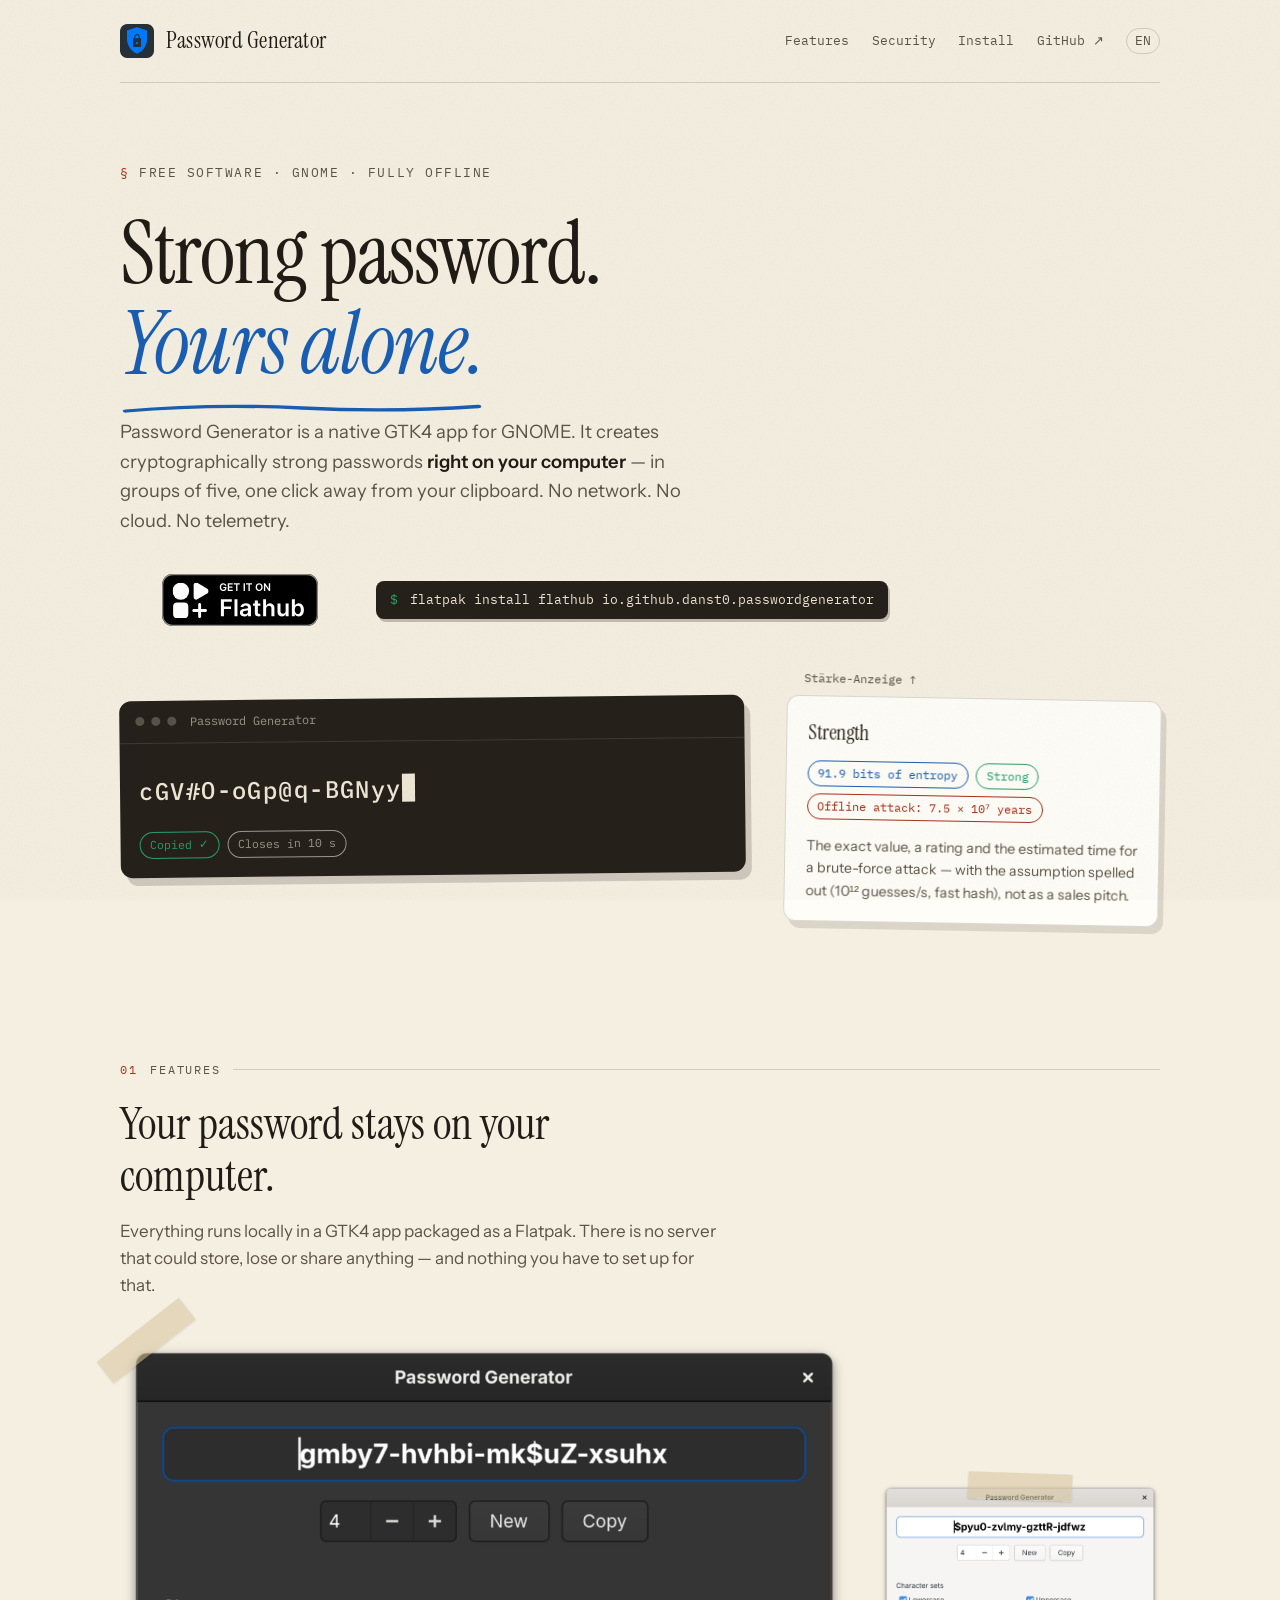
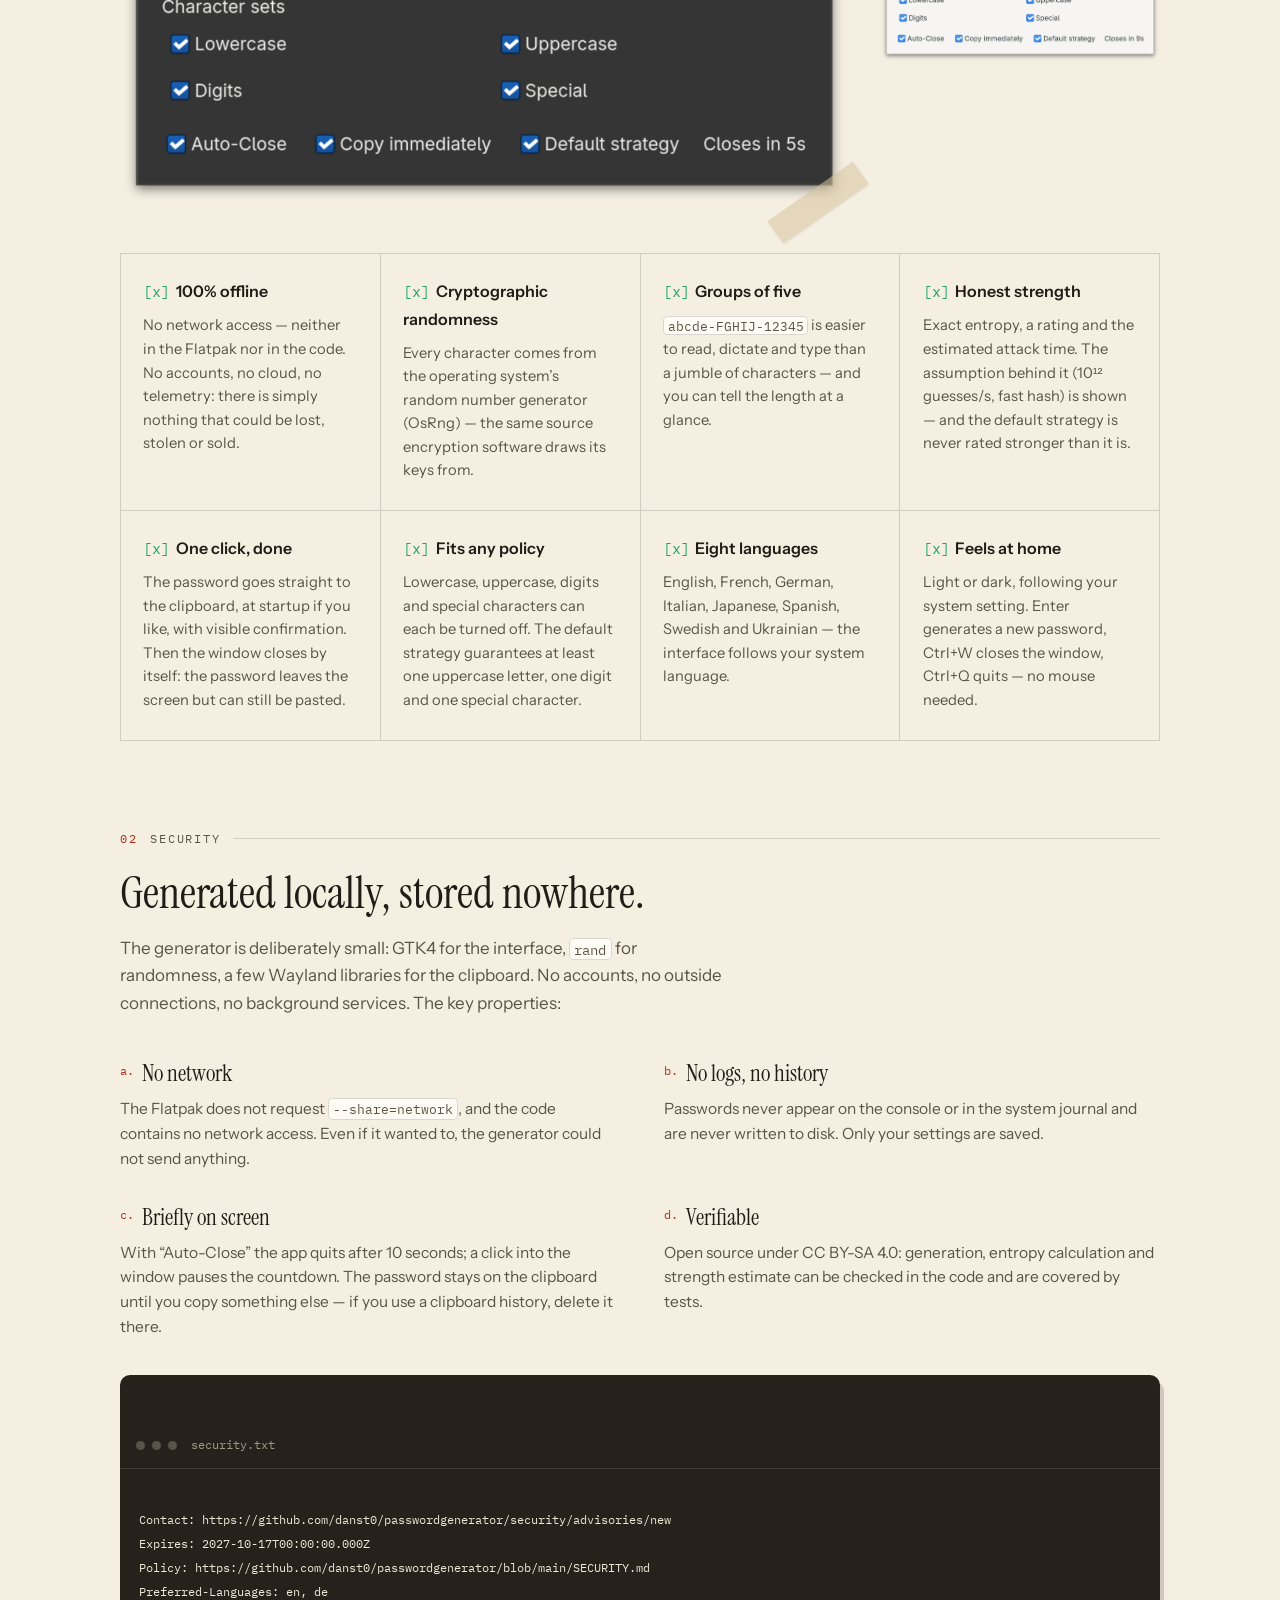
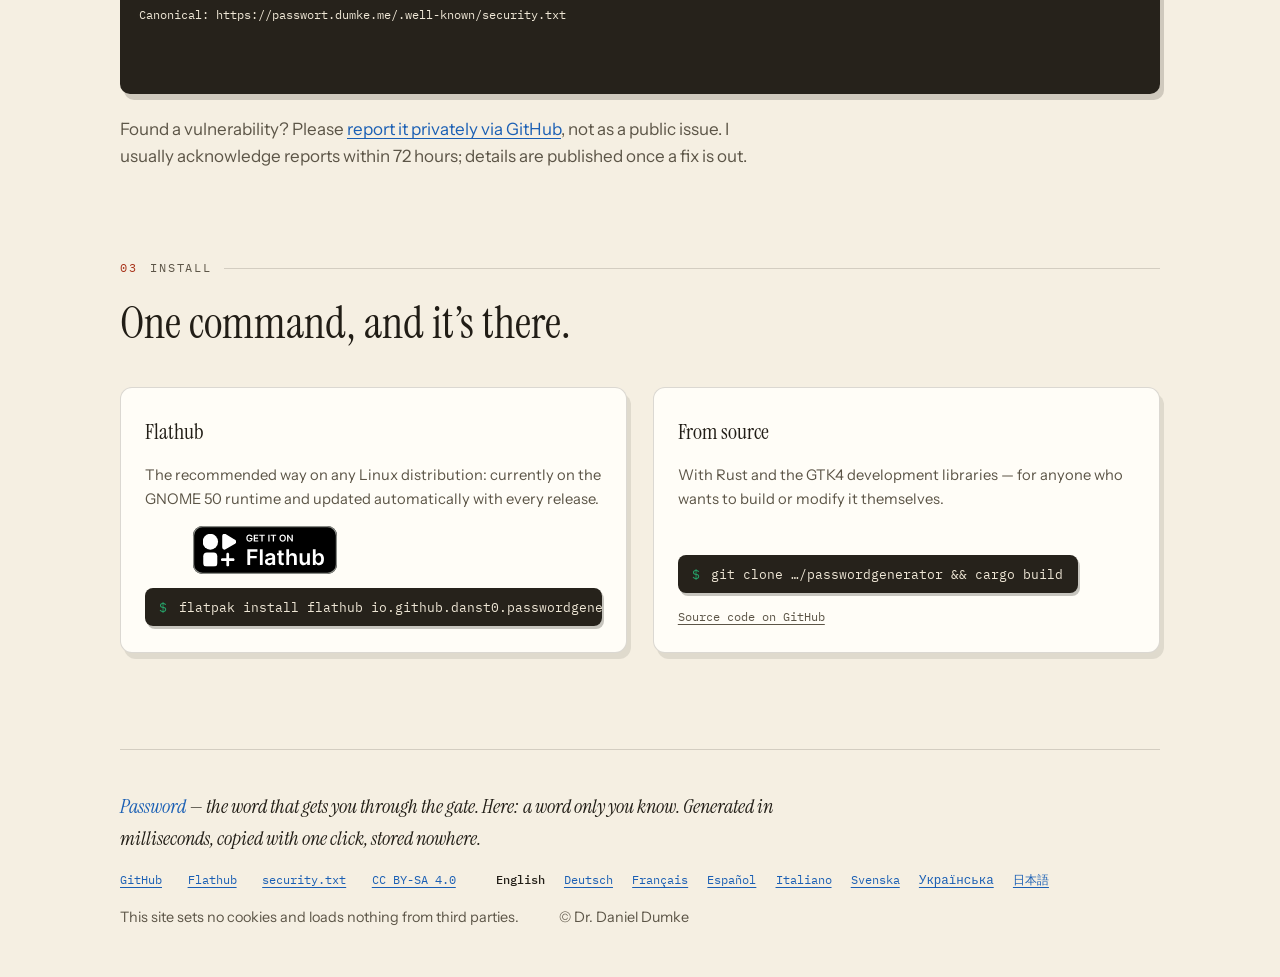
==== commit a77a7f16: "Website: revised German text and pages in all eight languages - Pages are generated from site-src/te" ====
--- a/web/index.html
+++ b/web/index.html
@@ -1,31 +1,56 @@
 <!DOCTYPE html>
-<html lang="de">
+<html lang="en">
 <head>
 <meta charset="utf-8">
 <meta name="viewport" content="width=device-width, initial-scale=1">
-<title>Passwortgenerator — starke Passwörter, komplett offline</title>
-<meta name="description" content="Natives GTK4-Programm für GNOME: kryptografisch starke Passwörter lokal erzeugen — ohne Netz, ohne Cloud, ohne Telemetrie. Auf Flathub, in acht Sprachen.">
+<script>
+(function () {
+  var supported = ["en", "de", "fr", "es", "it", "sv", "uk", "ja"], choice = null;
+  try { choice = localStorage.getItem("lang"); } catch (e) {}
+  if (!choice) {
+    var prefs = navigator.languages || [navigator.language || ""];
+    for (var i = 0; i < prefs.length && !choice; i++) {
+      var code = String(prefs[i]).toLowerCase().split("-")[0];
+      if (supported.indexOf(code) >= 0) choice = code;
+    }
+  }
+  if (choice && choice !== "en" && supported.indexOf(choice) >= 0)
+    location.replace(choice + "/" + location.hash);
+})();
+</script>
+<title>Password Generator — strong passwords, fully offline</title>
+<meta name="description" content="A native GTK4 app for GNOME: cryptographically strong passwords generated locally — no network, no cloud, no telemetry. On Flathub, in eight languages.">
 <link rel="icon" type="image/png" href="assets/favicon.png">
 <link rel="canonical" href="https://passwort.dumke.me/">
-<meta property="og:title" content="Passwortgenerator — starke Passwörter, komplett offline">
-<meta property="og:description" content="Natives GTK4-Programm für GNOME: kryptografisch starke Passwörter, lokal erzeugt. Kein Netz, keine Cloud, keine Telemetrie.">
-<meta property="og:image" content="https://passwort.dumke.me/assets/dark_de.png">
+<link rel="alternate" hreflang="en" href="https://passwort.dumke.me/">
+<link rel="alternate" hreflang="de" href="https://passwort.dumke.me/de/">
+<link rel="alternate" hreflang="fr" href="https://passwort.dumke.me/fr/">
+<link rel="alternate" hreflang="es" href="https://passwort.dumke.me/es/">
+<link rel="alternate" hreflang="it" href="https://passwort.dumke.me/it/">
+<link rel="alternate" hreflang="sv" href="https://passwort.dumke.me/sv/">
+<link rel="alternate" hreflang="uk" href="https://passwort.dumke.me/uk/">
+<link rel="alternate" hreflang="ja" href="https://passwort.dumke.me/ja/">
+<link rel="alternate" hreflang="x-default" href="https://passwort.dumke.me/">
+<meta property="og:title" content="Password Generator — strong passwords, fully offline">
+<meta property="og:description" content="A native GTK4 app for GNOME: cryptographically strong passwords generated locally — no network, no cloud, no telemetry. On Flathub, in eight languages.">
+<meta property="og:image" content="https://passwort.dumke.me/assets/dark_en.png">
 <meta property="og:url" content="https://passwort.dumke.me/">
 <meta property="og:type" content="website">
-<meta property="og:locale" content="de_DE">
+<meta property="og:locale" content="en_US">
 <link rel="stylesheet" href="styles.css">
 </head>
-<body>
+<body data-copied="copied ✓">
 
 <div class="wrap">
 <header>
   <img src="assets/icon.png" alt="" width="34" height="34">
-  <a class="brand" href="/">Passwortgenerator</a>
+  <a class="brand" href="./">Password Generator</a>
   <nav>
-    <a href="#vorteile">Vorteile</a>
-    <a href="#sicherheit">Sicherheit</a>
-    <a href="#install">Installieren</a>
+    <a href="#features">Features</a>
+    <a href="#security">Security</a>
+    <a href="#install">Install</a>
     <a class="gh" href="https://github.com/danst0/passwordgenerator">GitHub&nbsp;↗</a>
+    <a class="lang-link" href="#languages" title="Language">EN</a>
   </nav>
 </header>
 
@@ -33,16 +58,13 @@
 
 <!-- ───────────────────────── hero ───────────────────────── -->
 <section class="hero">
-  <p class="kicker">Freie Software · GNOME · komplett offline</p>
-  <h1>Starkes Passwort. <em>Nur bei dir.</em></h1>
-  <p class="lede">Der Passwortgenerator ist eine native GTK4-App für GNOME:
-  kryptografisch starke Passwörter, <strong>lokal erzeugt</strong> —
-  in Gruppen zu je fünf Zeichen, mit einem Klick in der Zwischenablage.
-  Kein Netz. Keine Cloud. Keine Telemetrie.</p>
+  <p class="kicker">Free software · GNOME · fully offline</p>
+  <h1>Strong password. <em>Yours alone.</em></h1>
+  <p class="lede">Password Generator is a native GTK4 app for GNOME. It creates cryptographically strong passwords <strong>right on your computer</strong> — in groups of five, one click away from your clipboard. No network. No cloud. No telemetry.</p>
 
   <div class="cta-row">
     <a class="flathub" href="https://flathub.org/apps/io.github.danst0.passwordgenerator">
-      <img src="assets/flathub-badge-de.svg" alt="Auf Flathub verfügbar" width="240" height="80">
+      <img src="assets/flathub-badge-en.svg" alt="Get it on Flathub" width="240" height="80">
     </a>
     <button class="cmd" data-copy="flatpak install flathub io.github.danst0.passwordgenerator">
       flatpak install flathub io.github.danst0.passwordgenerator
@@ -50,117 +72,91 @@
   </div>
 
   <div class="desk">
-    <figure class="app-card" aria-label="Das Fenster des Passwortgenerators mit einem frisch erzeugten Passwort">
+    <figure class="app-card" aria-label="The Password Generator window with a freshly generated password">
       <div class="file-bar">
         <span class="dot"></span><span class="dot"></span><span class="dot"></span>
-        <span class="name">Passwortgenerator</span>
+        <span class="name">Password Generator</span>
       </div>
       <pre class="app-lines"><span class="typed-wrap"><span class="typed">hT4k#-qW9m!-Lp2xZ</span><span class="caret"></span></span></pre>
       <div class="app-chips">
-        <button type="button" class="chip green egg" aria-label="Gezeigtes Passwort kopieren">Kopiert ✓</button>
-        <span class="chip dim">Schließt in 10 s</span>
+        <button type="button" class="chip green egg" aria-label="Copy the password shown" data-done="Really copied ✓">Copied ✓</button>
+        <span class="chip dim">Closes in 10 s</span>
       </div>
     </figure>
 
-    <div class="strength-card" role="img" aria-label="Die Stärke-Anzeige des Passworts: 91,9 Bit Entropie, stark, Crack-Zeit 75 Millionen Jahre">
-      <p class="strength-title">Stärke</p>
+    <div class="strength-card" role="img" aria-label="Strength indicator: 91.9 bits of entropy, rated strong, estimated offline attack time 75 million years">
+      <p class="strength-title">Strength</p>
       <div class="chips">
-        <span class="chip blue">91,9 Bit Entropie</span>
-        <span class="chip green">Stark</span>
-        <span class="chip red">Offline-Angriff: 7,5 × 10⁷ Jahre</span>
+        <span class="chip blue">91.9 bits of entropy</span>
+        <span class="chip green">Strong</span>
+        <span class="chip red">Offline attack: 7.5 × 10⁷ years</span>
       </div>
-      <p class="strength-note">Genauer Wert, Einordnung und Brute-Force-Schätzung — mit genannter
-      Annahme (10¹² Versuche/s, schneller Hash), nicht als Marketing.</p>
-    </div>
-  </div>
-</section>
-
-<!-- ──────────────────────── vorteile ─────────────────────── -->
-<section id="vorteile">
-  <p class="sec-label"><b>01</b> Vorteile</p>
-  <h2>Dein Passwort verlässt dein System nie.</h2>
-  <p class="sec-intro">Alles passiert lokal in einem GTK4-Programm, verpackt als Flatpak:
-  es gibt keinen Server, der etwas speichern, verlieren oder weitergeben könnte —
-  und keine Funktion, die du dafür einzeln nachjustieren müsstest.</p>
+      <p class="strength-note">The exact value, a rating and the estimated time for a brute-force attack — with the assumption spelled out (10¹² guesses/s, fast hash), not as a sales pitch.</p>
+    </div>
+  </div>
+</section>
+
+<!-- ──────────────────────── features ─────────────────────── -->
+<section id="features">
+  <p class="sec-label"><b>01</b> Features</p>
+  <h2>Your password stays on your computer.</h2>
+  <p class="sec-intro">Everything runs locally in a GTK4 app packaged as a Flatpak. There is no server that could store, lose or share anything — and nothing you have to set up for that.</p>
 
   <div class="shots">
     <div class="shot reveal">
-      <img src="assets/dark_de.png" alt="Das Fenster im dunklen Modus, mit Passwort, Zeichensätzen und Optionen">
+      <img src="assets/dark_en.png" alt="The window in dark mode, with password, character sets and options">
     </div>
     <div class="shot shot-small reveal">
-      <img src="assets/light_de.png" alt="Das Fenster im hellen Modus">
+      <img src="assets/light_en.png" alt="The window in light mode">
     </div>
   </div>
 
   <div class="features">
-    <div class="feature reveal"><span class="check">[x]</span><h3>100 % offline</h3>
-      <p>Kein Netzwerkzugriff — weder im Flatpak noch im Code. Keine Accounts,
-      keine Cloud, keine Telemetrie: es gibt schlicht nichts, was verloren,
-      gestohlen oder verkauft werden könnte.</p></div>
-    <div class="feature reveal"><span class="check">[x]</span><h3>Kryptografische Zufallszahlen</h3>
-      <p>Die Zeichen werden über den CSPRNG des Betriebssystems (OsRng) gezogen —
-      dieselbe Quelle, die auch für TLS-Schlüssel genutzt wird.</p></div>
-    <div class="feature reveal"><span class="check">[x]</span><h3>Gruppen zu fünf</h3>
-      <p><code>abcde-FGHIJ-12345</code>: leichter zu lesen, zu diktieren und
-      zu tippen als ein Buchstabenbrei — und die Länge bleibt auf einen Blick nachvollziehbar.</p></div>
-    <div class="feature reveal"><span class="check">[x]</span><h3>Ehrliche Stärke</h3>
-      <p>Genauer Entropie-Wert, Einordnung und geschätzte Brute-Force-Zeit.
-      Die Annahme (10¹² Versuche/s, schneller Hash) wird genannt — die
-      Standardstrategie wird nicht stärker angegeben, als sie ist.</p></div>
-    <div class="feature reveal"><span class="check">[x]</span><h3>Ein Klick, fertig</h3>
-      <p>Sofort in die Zwischenablage, auf Wunsch schon beim Start, mit
-      sichtbarer Bestätigung. Danach schließt sich das Fenster selbst —
-      das Passwort ist nicht mehr auf dem Bildschirm, aber weiter einfügbar.</p></div>
-    <div class="feature reveal"><span class="check">[x]</span><h3>Passend zur Policy</h3>
-      <p>Kleinbuchstaben, Großbuchstaben, Ziffern und Sonderzeichen einzeln
-      abschaltbar — plus eine Standardstrategie, die mindestens je eines
-      davon garantiert.</p></div>
-    <div class="feature reveal"><span class="check">[x]</span><h3>Acht Sprachen</h3>
-      <p>Deutsch, Englisch, Japanisch, Schwedisch, Spanisch, Italienisch,
-      Französisch und Ukrainisch — die Oberfläche folgt der System-Sprache.</p></div>
-    <div class="feature reveal"><span class="check">[x]</span><h3>Passt zum System</h3>
-      <p>Hell oder dunkel nach dem System-Setting. Enter erzeugt neu,
-      Strg+W schließt, Strg+Q beendet — der ganze Ablauf bleibt an der Taste.</p></div>
-  </div>
-</section>
-
-<!-- ──────────────────────── sicherheit ───────────────────── -->
-<section id="sicherheit">
-  <p class="sec-label"><b>02</b> Sicherheit</p>
-  <h2>Lokal erzeugt, nirgends gespeichert.</h2>
-  <p class="sec-intro">Der Generator ist so klein wie möglich: GTK4 für die Oberfläche,
-  <code>rand</code> für den Zufall, ein paar Wayland-Bibliotheken für die
-  Zwischenablage — keine Konten, keine Konnektoren, keine Dienste im
-  Hintergrund. Die wichtigsten Eigenschaften:</p>
+    <div class="feature reveal"><span class="check">[x]</span><h3>100% offline</h3>
+      <p>No network access — neither in the Flatpak nor in the code. No accounts, no cloud, no telemetry: there is simply nothing that could be lost, stolen or sold.</p></div>
+    <div class="feature reveal"><span class="check">[x]</span><h3>Cryptographic randomness</h3>
+      <p>Every character comes from the operating system’s random number generator (OsRng) — the same source encryption software draws its keys from.</p></div>
+    <div class="feature reveal"><span class="check">[x]</span><h3>Groups of five</h3>
+      <p><code>abcde-FGHIJ-12345</code> is easier to read, dictate and type than a jumble of characters — and you can tell the length at a glance.</p></div>
+    <div class="feature reveal"><span class="check">[x]</span><h3>Honest strength</h3>
+      <p>Exact entropy, a rating and the estimated attack time. The assumption behind it (10¹² guesses/s, fast hash) is shown — and the default strategy is never rated stronger than it is.</p></div>
+    <div class="feature reveal"><span class="check">[x]</span><h3>One click, done</h3>
+      <p>The password goes straight to the clipboard, at startup if you like, with visible confirmation. Then the window closes by itself: the password leaves the screen but can still be pasted.</p></div>
+    <div class="feature reveal"><span class="check">[x]</span><h3>Fits any policy</h3>
+      <p>Lowercase, uppercase, digits and special characters can each be turned off. The default strategy guarantees at least one uppercase letter, one digit and one special character.</p></div>
+    <div class="feature reveal"><span class="check">[x]</span><h3>Eight languages</h3>
+      <p>English, French, German, Italian, Japanese, Spanish, Swedish and Ukrainian — the interface follows your system language.</p></div>
+    <div class="feature reveal"><span class="check">[x]</span><h3>Feels at home</h3>
+      <p>Light or dark, following your system setting. Enter generates a new password, Ctrl+W closes the window, Ctrl+Q quits — no mouse needed.</p></div>
+  </div>
+</section>
+
+<!-- ──────────────────────── security ─────────────────────── -->
+<section id="security">
+  <p class="sec-label"><b>02</b> Security</p>
+  <h2>Generated locally, stored nowhere.</h2>
+  <p class="sec-intro">The generator is deliberately small: GTK4 for the interface, <code>rand</code> for randomness, a few Wayland libraries for the clipboard. No accounts, no outside connections, no background services. The key properties:</p>
 
   <div class="sec-grid">
     <div class="sec-item reveal">
-      <h3><span class="no">a.</span>Kein Netzwerk</h3>
-      <p>Die Flatpak deklariert kein <code>--share=network</code>; der Code
-      enthält keinerlei Netzwerkzugriff. Der Generator kann nichts senden,
-      weil er technisch gar nicht kann.</p>
-    </div>
-    <div class="sec-item reveal">
-      <h3><span class="no">b.</span>Kein Log, keine Historie</h3>
-      <p>Passwörter werden weder auf der Konsole noch im System-Journal
-      geschrieben und nie auf die Platte gespeichert — gemerkt werden
-      nur deine Einstellungen.</p>
-    </div>
-    <div class="sec-item reveal">
-      <h3><span class="no">c.</span>Kurz auf dem Schirm</h3>
-      <p>Auto-Schließen beendet das Programm nach 10 Sekunden; ein
-      Klick ins Fenster hält den Countdown an. In der Zwischenablage
-      bleibt das Passwort, bis du etwas anderes kopierst — wer einen
-      Clipboard-Verlauf nutzt, sollte es dort löschen.</p>
-    </div>
-    <div class="sec-item reveal">
-      <h3><span class="no">d.</span>Nachvollziehbar</h3>
-      <p>Quelloffen unter CC-BY-SA-4.0: die Erzeugung, die Entropie-Berechnung
-      und die Stärke-Schätzung sind im Code nachprüfbar und getestet.</p>
-    </div>
-  </div>
-
-  <div class="terminal reveal" aria-label="security.txt: wie man Schwachstellen meldet">
+      <h3><span class="no">a.</span>No network</h3>
+      <p>The Flatpak does not request <code>--share=network</code>, and the code contains no network access. Even if it wanted to, the generator could not send anything.</p>
+    </div>
+    <div class="sec-item reveal">
+      <h3><span class="no">b.</span>No logs, no history</h3>
+      <p>Passwords never appear on the console or in the system journal and are never written to disk. Only your settings are saved.</p>
+    </div>
+    <div class="sec-item reveal">
+      <h3><span class="no">c.</span>Briefly on screen</h3>
+      <p>With “Auto-Close” the app quits after 10 seconds; a click into the window pauses the countdown. The password stays on the clipboard until you copy something else — if you use a clipboard history, delete it there.</p>
+    </div>
+    <div class="sec-item reveal">
+      <h3><span class="no">d.</span>Verifiable</h3>
+      <p>Open source under CC BY-SA 4.0: generation, entropy calculation and strength estimate can be checked in the code and are covered by tests.</p>
+    </div>
+  </div>
+
+  <div class="terminal reveal" aria-label="security.txt: how to report vulnerabilities">
     <div class="file-bar">
       <span class="dot"></span><span class="dot"></span><span class="dot"></span>
       <span class="name">security.txt</span>
@@ -173,33 +169,29 @@
 Canonical: https://passwort.dumke.me/.well-known/security.txt
 </pre>
   </div>
-  <p class="sec-report">Schwachstelle gefunden? Bitte <a href="https://github.com/danst0/passwordgenerator/security/advisories/new">privat über GitHub melden</a> —
-  nicht als öffentliches Issue. Ich bestätige Meldungen in der Regel innerhalb
-  von 72 Stunden; veröffentlicht wird nach dem Fix.</p>
+  <p class="sec-report">Found a vulnerability? Please <a href="https://github.com/danst0/passwordgenerator/security/advisories/new">report it privately via GitHub</a>, not as a public issue. I usually acknowledge reports within 72 hours; details are published once a fix is out.</p>
 </section>
 
 <!-- ──────────────────────── install ──────────────────────── -->
 <section id="install">
-  <p class="sec-label"><b>03</b> Installieren</p>
-  <h2>Ein Befehl, und er ist da.</h2>
+  <p class="sec-label"><b>03</b> Install</p>
+  <h2>One command, and it’s there.</h2>
 
   <div class="install-grid">
     <div class="install-card reveal">
       <h3>Flathub</h3>
-      <p>Der empfohlene Weg auf jeder Linux-Distribution — aktuell auf
-      dem GNOME-50-Runtime, bei jeder Freigabe automatisch aktualisiert.</p>
+      <p>The recommended way on any Linux distribution: currently on the GNOME 50 runtime and updated automatically with every release.</p>
       <a class="flathub" href="https://flathub.org/apps/io.github.danst0.passwordgenerator">
-        <img src="assets/flathub-badge-de.svg" alt="Auf Flathub verfügbar" width="240" height="80">
+        <img src="assets/flathub-badge-en.svg" alt="Get it on Flathub" width="240" height="80">
       </a>
       <button class="cmd" data-copy="flatpak install flathub io.github.danst0.passwordgenerator">flatpak install flathub io.github.danst0.passwordgenerator</button>
     </div>
 
     <div class="install-card reveal">
-      <h3>Aus dem Quellcode</h3>
-      <p>Rust und GTK4-Entwicklungsbibliotheken — für alle, die es selbst
-      bauen oder umpatchen wollen.</p>
+      <h3>From source</h3>
+      <p>With Rust and the GTK4 development libraries — for anyone who wants to build or modify it themselves.</p>
       <button class="cmd" data-copy="git clone https://github.com/danst0/passwordgenerator &amp;&amp; cd passwordgenerator &amp;&amp; cargo build">git clone …/passwordgenerator &amp;&amp; cargo build</button>
-      <span class="alt"><a href="https://github.com/danst0/passwordgenerator">Quellcode auf GitHub</a></span>
+      <span class="alt"><a href="https://github.com/danst0/passwordgenerator">Source code on GitHub</a></span>
     </div>
   </div>
 </section>
@@ -207,16 +199,24 @@
 </main>
 
 <footer>
-  <p class="meaning"><b>Passwort</b> — das Wort, mit dem man durch ein Tor
-  kommt. Hier: ein Wort, das nur du kennst. Erzeugt in Millisekunden,
-  kopiert mit einem Klick, nirgends gespeichert.</p>
+  <p class="meaning"><b>Password</b> — the word that gets you through the gate. Here: a word only you know. Generated in milliseconds, copied with one click, stored nowhere.</p>
   <nav>
     <a href="https://github.com/danst0/passwordgenerator">GitHub</a>
     <a href="https://flathub.org/apps/io.github.danst0.passwordgenerator">Flathub</a>
-    <a href="/.well-known/security.txt">security.txt</a>
-    <a href="https://github.com/danst0/passwordgenerator/blob/main/LICENSE">CC-BY-SA-4.0</a>
+    <a href=".well-known/security.txt">security.txt</a>
+    <a href="https://github.com/danst0/passwordgenerator/blob/main/LICENSE">CC BY-SA 4.0</a>
   </nav>
-  <p>Diese Seite setzt keine Cookies und lädt nichts von Dritten.</p>
+  <nav id="languages" class="langs" aria-label="Language">
+    <a href="./" hreflang="en" lang="en" data-lang="en" aria-current="page">English</a>
+    <a href="de/" hreflang="de" lang="de" data-lang="de">Deutsch</a>
+    <a href="fr/" hreflang="fr" lang="fr" data-lang="fr">Français</a>
+    <a href="es/" hreflang="es" lang="es" data-lang="es">Español</a>
+    <a href="it/" hreflang="it" lang="it" data-lang="it">Italiano</a>
+    <a href="sv/" hreflang="sv" lang="sv" data-lang="sv">Svenska</a>
+    <a href="uk/" hreflang="uk" lang="uk" data-lang="uk">Українська</a>
+    <a href="ja/" hreflang="ja" lang="ja" data-lang="ja">日本語</a>
+  </nav>
+  <p>This site sets no cookies and loads nothing from third parties.</p>
   <p>© Dr. Daniel Dumke</p>
 </footer>
 </div>
--- a/web/styles.css
+++ b/web/styles.css
@@ -520,6 +520,20 @@
 }
 footer .meaning b { color: var(--blue); font-weight: 400; }
 footer nav { display: flex; flex-wrap: wrap; gap: 1.6rem; font-family: var(--mono); font-size: 0.78rem; }
+footer nav.langs { gap: 0.4rem 1.2rem; }
+footer nav.langs a[aria-current] { color: var(--ink); text-decoration: none; font-weight: 500; }
+
+header nav a.lang-link {
+  border: 1px solid var(--rule);
+  border-radius: 999px;
+  padding: 0.1rem 0.5rem;
+}
+
+/* Japanisch: keine schräggestellten CJK-Zeichen, Umbruch an Phrasen */
+:lang(ja) em { font-style: normal; }
+:lang(ja) h1, :lang(ja) h2 { word-break: auto-phrase; letter-spacing: 0; }
+:lang(ja) h1 { font-size: clamp(2.2rem, 5.2vw, 3.8rem); line-height: 1.25; max-width: 13em; }
+:lang(ja) h2 { font-size: clamp(1.5rem, 3vw, 2.1rem); line-height: 1.4; max-width: 22em; }
 
 /* ── reveal on scroll ─────────────────────────────────────────── */
 
@@ -549,5 +563,5 @@
 }
 
 @media (max-width: 30rem) {
-  header nav a[href="#vorteile"], header nav a[href="#sicherheit"] { display: none; }
-}
+  header nav a[href="#features"], header nav a[href="#security"] { display: none; }
+}
